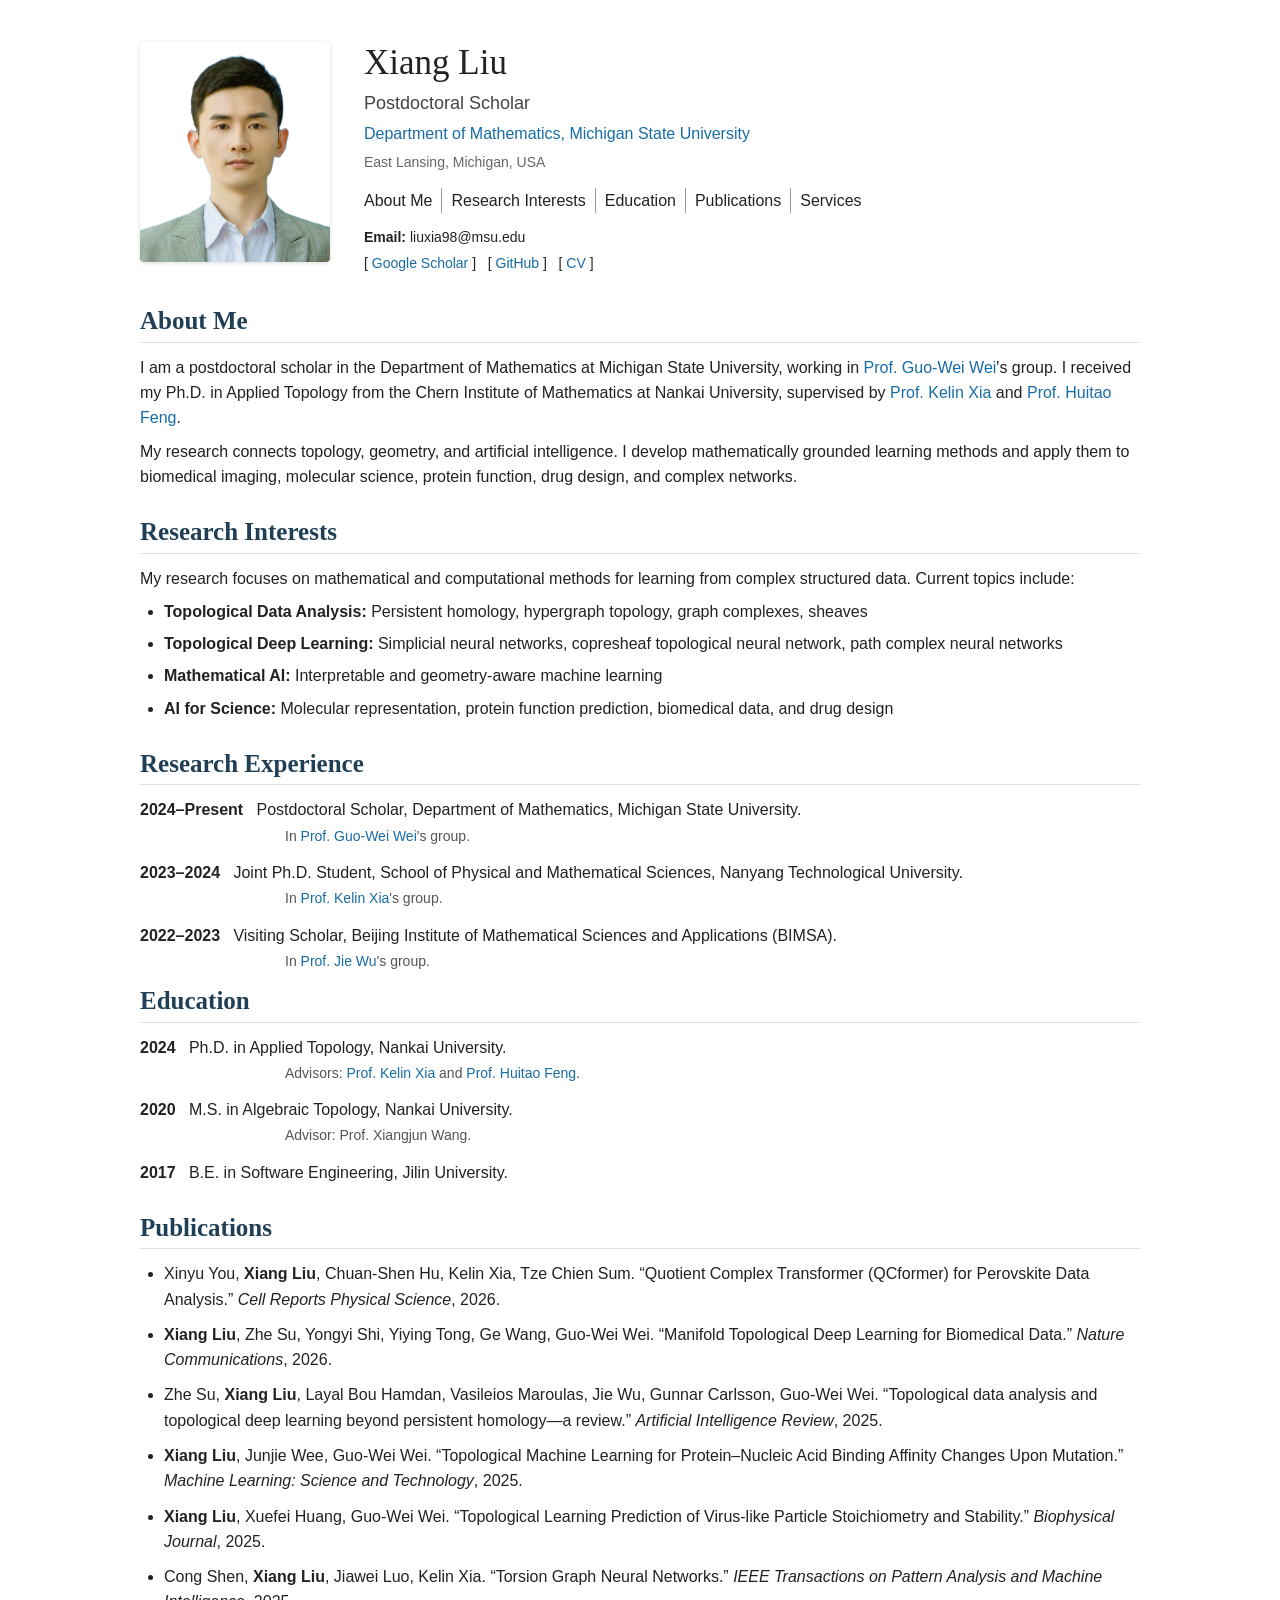
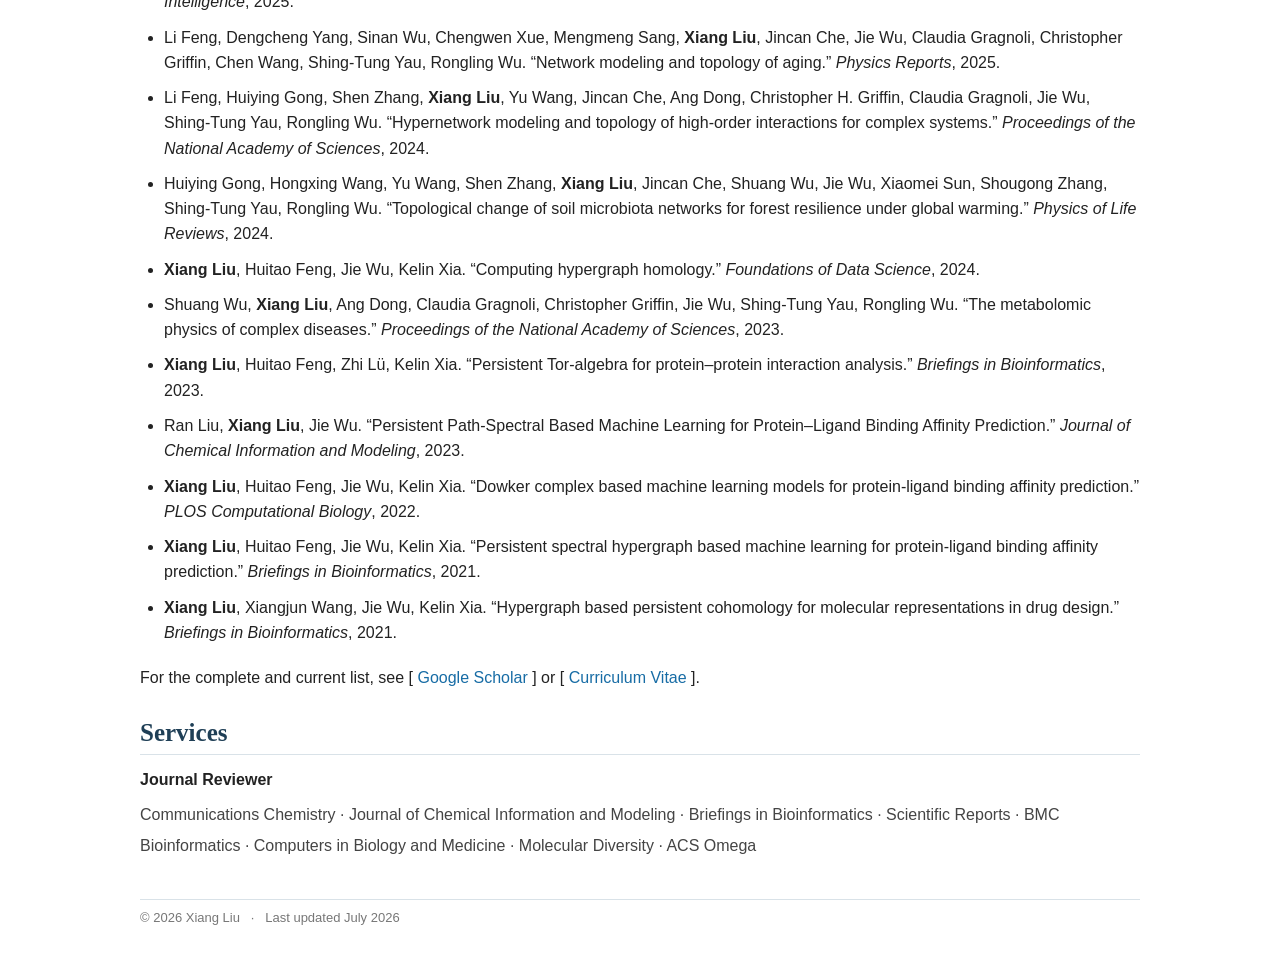
==== site/index.html @ c9b16ba4 "Add Jie Wu profile link" ====
<!doctype html>
<html lang="en"><head><meta charset="utf-8"><meta name="viewport" content="width=device-width,initial-scale=1">
<title>Xiang Liu | Academic Homepage</title><meta name="description" content="Xiang Liu — Topological Data Analysis, Topological Deep Learning, Mathematical AI, and AI for Science.">
<link rel="stylesheet" href="style.css"></head>
<body><main class="page">
<section class="profile" id="home">
  <img class="portrait" src="avatar.jpg" alt="Xiang Liu">
  <div class="identity">
    <h1>Xiang Liu</h1>
    <p class="role">Postdoctoral Scholar</p>
    <p><a href="https://math.msu.edu/">Department of Mathematics, Michigan State University</a></p>
    <p class="location">East Lansing, Michigan, USA</p>
    <nav><a href="#about">About Me</a><a href="#research">Research Interests</a><a href="#education">Education</a><a href="#publications">Publications</a><a href="#services">Services</a></nav>
    <p class="contact"><b>Email:</b> liuxia98@msu.edu</p>
    <p class="profiles">[ <a href="https://scholar.google.com/citations?user=dQ2GJ_IAAAAJ&hl=en">Google Scholar</a> ] &nbsp; [ <a href="https://github.com/LiuXiangMath">GitHub</a> ] &nbsp; [ <a href="Xiang_Liu_CV.pdf">CV</a> ]</p>
  </div>
</section>

<section id="about"><h2>About Me</h2>
<p>I am a postdoctoral scholar in the Department of Mathematics at Michigan State University, working in <a href="https://users.math.msu.edu/users/weig/">Prof. Guo-Wei Wei</a>'s group. I received my Ph.D. in Applied Topology from the Chern Institute of Mathematics at Nankai University, supervised by <a href="https://personal.ntu.edu.sg/XIAKELIN/index.html">Prof. Kelin Xia</a> and <a href="https://msrc.cqut.edu.cn/info/1018/1015.htm">Prof. Huitao Feng</a>.</p>
<p>My research connects topology, geometry, and artificial intelligence. I develop mathematically grounded learning methods and apply them to biomedical imaging, molecular science, protein function, drug design, and complex networks.</p>
</section>

<section id="research"><h2>Research Interests</h2>
<p>My research focuses on mathematical and computational methods for learning from complex structured data. Current topics include:</p>
<ul>
<li><b>Topological Data Analysis:</b> Persistent homology, hypergraph topology, graph complexes, sheaves</li>
<li><b>Topological Deep Learning:</b> Simplicial neural networks, copresheaf topological neural network, path complex neural networks</li>
<li><b>Mathematical AI:</b> Interpretable and geometry-aware machine learning</li>
<li><b>AI for Science:</b> Molecular representation, protein function prediction, biomedical data, and drug design</li>
</ul>
</section>

<section id="education"><h2>Research Experience</h2>
<ul class="dated">
<li><b>2024–Present</b> &nbsp; Postdoctoral Scholar, Department of Mathematics, Michigan State University.<br><span>In <a href="https://users.math.msu.edu/users/weig/">Prof. Guo-Wei Wei</a>'s group.</span></li>
<li><b>2023–2024</b> &nbsp; Joint Ph.D. Student, School of Physical and Mathematical Sciences, Nanyang Technological University.<br><span>In <a href="https://personal.ntu.edu.sg/XIAKELIN/index.html">Prof. Kelin Xia</a>'s group.</span></li>
<li><b>2022–2023</b> &nbsp; Visiting Scholar, Beijing Institute of Mathematical Sciences and Applications (BIMSA).<br><span>In <a href="https://www.bimsa.cn/detail/jiewu.html">Prof. Jie Wu</a>'s group.</span></li>
</ul>
<h2 class="subsection-title">Education</h2>
<ul class="dated">
<li><b>2024</b> &nbsp; Ph.D. in Applied Topology, Nankai University.<br><span>Advisors: <a href="https://personal.ntu.edu.sg/XIAKELIN/index.html">Prof. Kelin Xia</a> and <a href="https://math.nankai.edu.cn/2016/1112/c5621a49486/page.htm">Prof. Huitao Feng</a>.</span></li>
<li><b>2020</b> &nbsp; M.S. in Algebraic Topology, Nankai University.<br><span>Advisor: Prof. Xiangjun Wang.</span></li>
<li><b>2017</b> &nbsp; B.E. in Software Engineering, Jilin University.</li>
</ul>
</section>

<section id="publications"><h2>Publications</h2>
<ul class="publication-list">
<li>Xinyu You, <b>Xiang Liu</b>, Chuan-Shen Hu, Kelin Xia, Tze Chien Sum. “Quotient Complex Transformer (QCformer) for Perovskite Data Analysis.” <i>Cell Reports Physical Science</i>, 2026.</li>
<li><b>Xiang Liu</b>, Zhe Su, Yongyi Shi, Yiying Tong, Ge Wang, Guo-Wei Wei. “Manifold Topological Deep Learning for Biomedical Data.” <i>Nature Communications</i>, 2026.</li>
<li>Zhe Su, <b>Xiang Liu</b>, Layal Bou Hamdan, Vasileios Maroulas, Jie Wu, Gunnar Carlsson, Guo-Wei Wei. “Topological data analysis and topological deep learning beyond persistent homology—a review.” <i>Artificial Intelligence Review</i>, 2025.</li>
<li><b>Xiang Liu</b>, Junjie Wee, Guo-Wei Wei. “Topological Machine Learning for Protein–Nucleic Acid Binding Affinity Changes Upon Mutation.” <i>Machine Learning: Science and Technology</i>, 2025.</li>
<li><b>Xiang Liu</b>, Xuefei Huang, Guo-Wei Wei. “Topological Learning Prediction of Virus-like Particle Stoichiometry and Stability.” <i>Biophysical Journal</i>, 2025.</li>
<li>Cong Shen, <b>Xiang Liu</b>, Jiawei Luo, Kelin Xia. “Torsion Graph Neural Networks.” <i>IEEE Transactions on Pattern Analysis and Machine Intelligence</i>, 2025.</li>
<li>Li Feng, Dengcheng Yang, Sinan Wu, Chengwen Xue, Mengmeng Sang, <b>Xiang Liu</b>, Jincan Che, Jie Wu, Claudia Gragnoli, Christopher Griffin, Chen Wang, Shing-Tung Yau, Rongling Wu. “Network modeling and topology of aging.” <i>Physics Reports</i>, 2025.</li>
<li>Li Feng, Huiying Gong, Shen Zhang, <b>Xiang Liu</b>, Yu Wang, Jincan Che, Ang Dong, Christopher H. Griffin, Claudia Gragnoli, Jie Wu, Shing-Tung Yau, Rongling Wu. “Hypernetwork modeling and topology of high-order interactions for complex systems.” <i>Proceedings of the National Academy of Sciences</i>, 2024.</li>
<li>Huiying Gong, Hongxing Wang, Yu Wang, Shen Zhang, <b>Xiang Liu</b>, Jincan Che, Shuang Wu, Jie Wu, Xiaomei Sun, Shougong Zhang, Shing-Tung Yau, Rongling Wu. “Topological change of soil microbiota networks for forest resilience under global warming.” <i>Physics of Life Reviews</i>, 2024.</li>
<li><b>Xiang Liu</b>, Huitao Feng, Jie Wu, Kelin Xia. “Computing hypergraph homology.” <i>Foundations of Data Science</i>, 2024.</li>
<li>Shuang Wu, <b>Xiang Liu</b>, Ang Dong, Claudia Gragnoli, Christopher Griffin, Jie Wu, Shing-Tung Yau, Rongling Wu. “The metabolomic physics of complex diseases.” <i>Proceedings of the National Academy of Sciences</i>, 2023.</li>
<li><b>Xiang Liu</b>, Huitao Feng, Zhi Lü, Kelin Xia. “Persistent Tor-algebra for protein–protein interaction analysis.” <i>Briefings in Bioinformatics</i>, 2023.</li>
<li>Ran Liu, <b>Xiang Liu</b>, Jie Wu. “Persistent Path-Spectral Based Machine Learning for Protein–Ligand Binding Affinity Prediction.” <i>Journal of Chemical Information and Modeling</i>, 2023.</li>
<li><b>Xiang Liu</b>, Huitao Feng, Jie Wu, Kelin Xia. “Dowker complex based machine learning models for protein-ligand binding affinity prediction.” <i>PLOS Computational Biology</i>, 2022.</li>
<li><b>Xiang Liu</b>, Huitao Feng, Jie Wu, Kelin Xia. “Persistent spectral hypergraph based machine learning for protein-ligand binding affinity prediction.” <i>Briefings in Bioinformatics</i>, 2021.</li>
<li><b>Xiang Liu</b>, Xiangjun Wang, Jie Wu, Kelin Xia. “Hypergraph based persistent cohomology for molecular representations in drug design.” <i>Briefings in Bioinformatics</i>, 2021.</li>
</ul>
<p class="all-pubs">For the complete and current list, see [ <a href="https://scholar.google.com/citations?user=dQ2GJ_IAAAAJ&hl=en">Google Scholar</a> ] or [ <a href="Xiang_Liu_CV.pdf">Curriculum Vitae</a> ].</p>
</section>

<section id="services"><h2>Services</h2><p><b>Journal Reviewer</b></p>
<div class="reviewers">Communications Chemistry · Journal of Chemical Information and Modeling · Briefings in Bioinformatics · Scientific Reports · BMC Bioinformatics · Computers in Biology and Medicine · Molecular Diversity · ACS Omega</div>
</section>

<footer><hr><p>© 2026 Xiang Liu &nbsp; · &nbsp; Last updated July 2026</p></footer>
</main></body></html>
---- site/style.css ----
:root{--blue:#176ca5;--dark:#222;--muted:#555;--line:#d9e2e8}*{box-sizing:border-box}html{scroll-behavior:smooth}body{margin:0;background:#fff;color:var(--dark);font-family:Arial,Helvetica,sans-serif;font-size:16px;line-height:1.58}.page{width:min(1000px,calc(100% - 40px));margin:42px auto 28px}a{color:var(--blue);text-decoration:none}a:hover{text-decoration:underline}.profile{display:grid;grid-template-columns:190px 1fr;gap:34px;align-items:start;margin-bottom:24px}.portrait{width:190px;height:220px;object-fit:cover;border-radius:4px;box-shadow:0 1px 5px #0002}.identity h1{font:500 35px/1.2 Georgia,"Times New Roman",serif;margin:0 0 5px}.identity h1 span{font-size:21px;font-weight:400;color:#555}.identity p{margin:4px 0}.role{font-size:18px;color:#444}.location{color:#666;font-size:14px}.identity nav{margin:15px 0 13px;display:flex;flex-wrap:wrap}.identity nav a{color:#222;padding:0 9px;border-right:1px solid #999}.identity nav a:first-child{padding-left:0}.identity nav a:last-child{border-right:0}.contact,.profiles{font-size:14px}section{scroll-margin-top:15px;margin:27px 0}h2{font:600 25px/1.3 Georgia,"Times New Roman",serif;margin:0 0 12px;padding-bottom:4px;border-bottom:1px solid var(--line);color:#1f3f56}h3{font-size:16px;color:#555;margin:20px 0 6px}p{margin:8px 0}ul{margin:7px 0 12px;padding-left:24px}li{margin:7px 0}section#publications li{margin:10px 0}.dated{list-style:none;padding-left:0}.dated li{margin:12px 0}.dated span{padding-left:145px;color:#555;font-size:14px}.all-pubs{margin-top:20px}.reviewers{line-height:1.9;color:#444}footer{margin-top:38px;color:#777;font-size:13px}footer hr{border:0;border-top:1px solid var(--line)}@media(max-width:650px){.page{width:calc(100% - 28px);margin-top:22px}.profile{grid-template-columns:1fr;gap:18px}.portrait{width:145px;height:170px}.identity h1{font-size:30px}.identity nav{gap:7px 0}.identity nav a{font-size:13px}.dated span{padding-left:0;display:block}h2{font-size:22px}body{font-size:15px}}
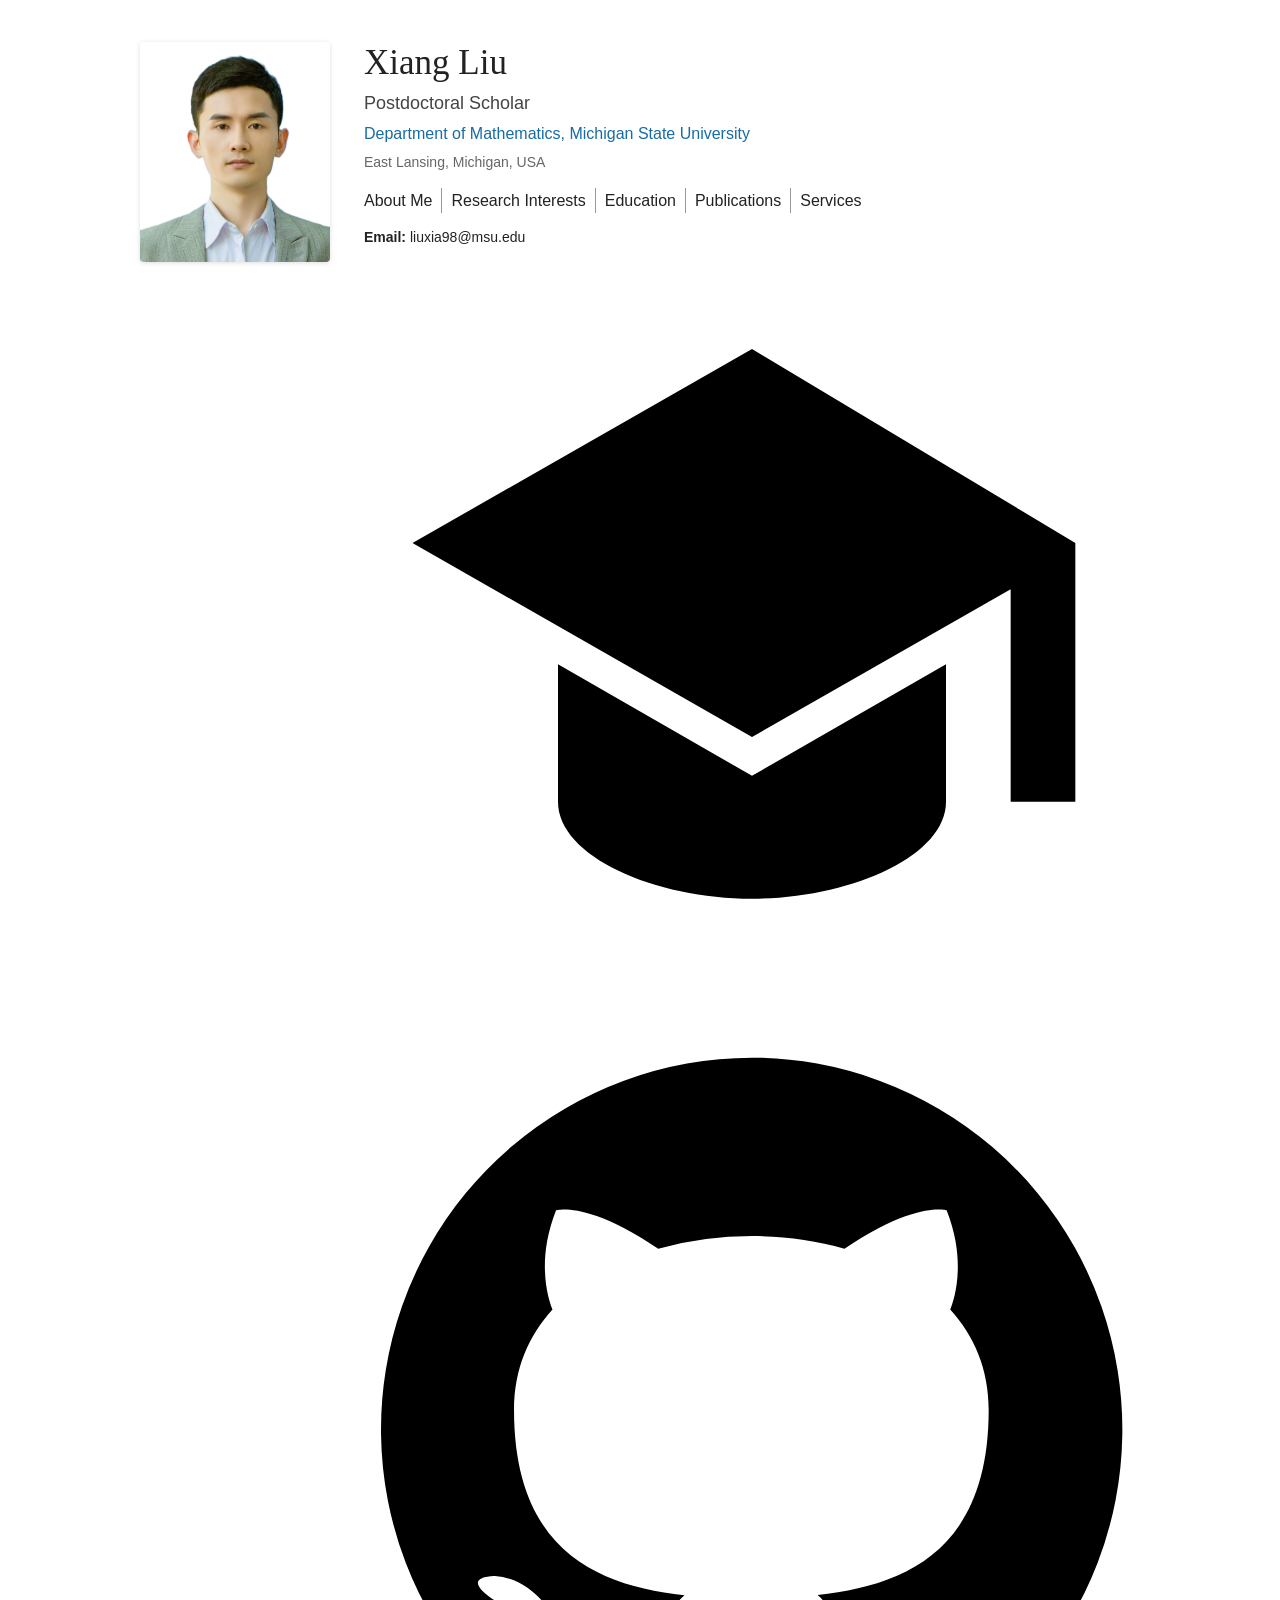
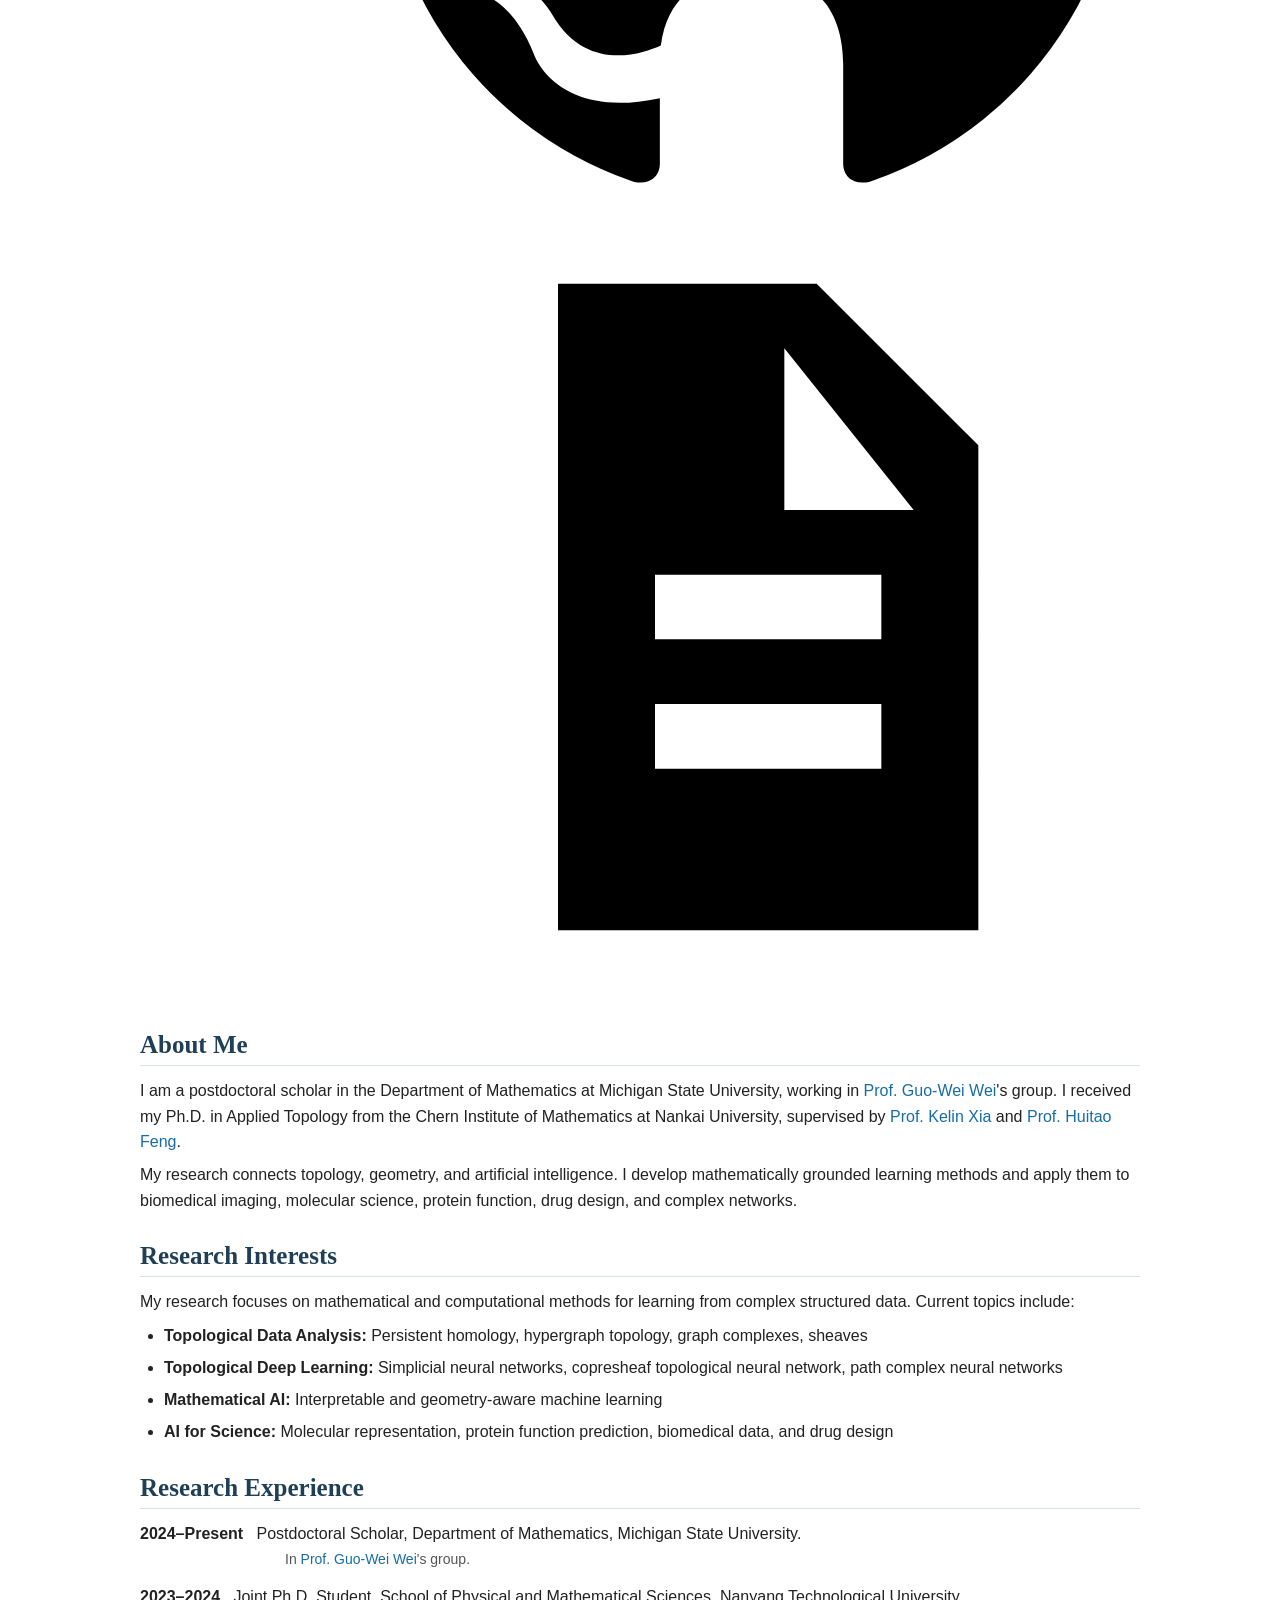
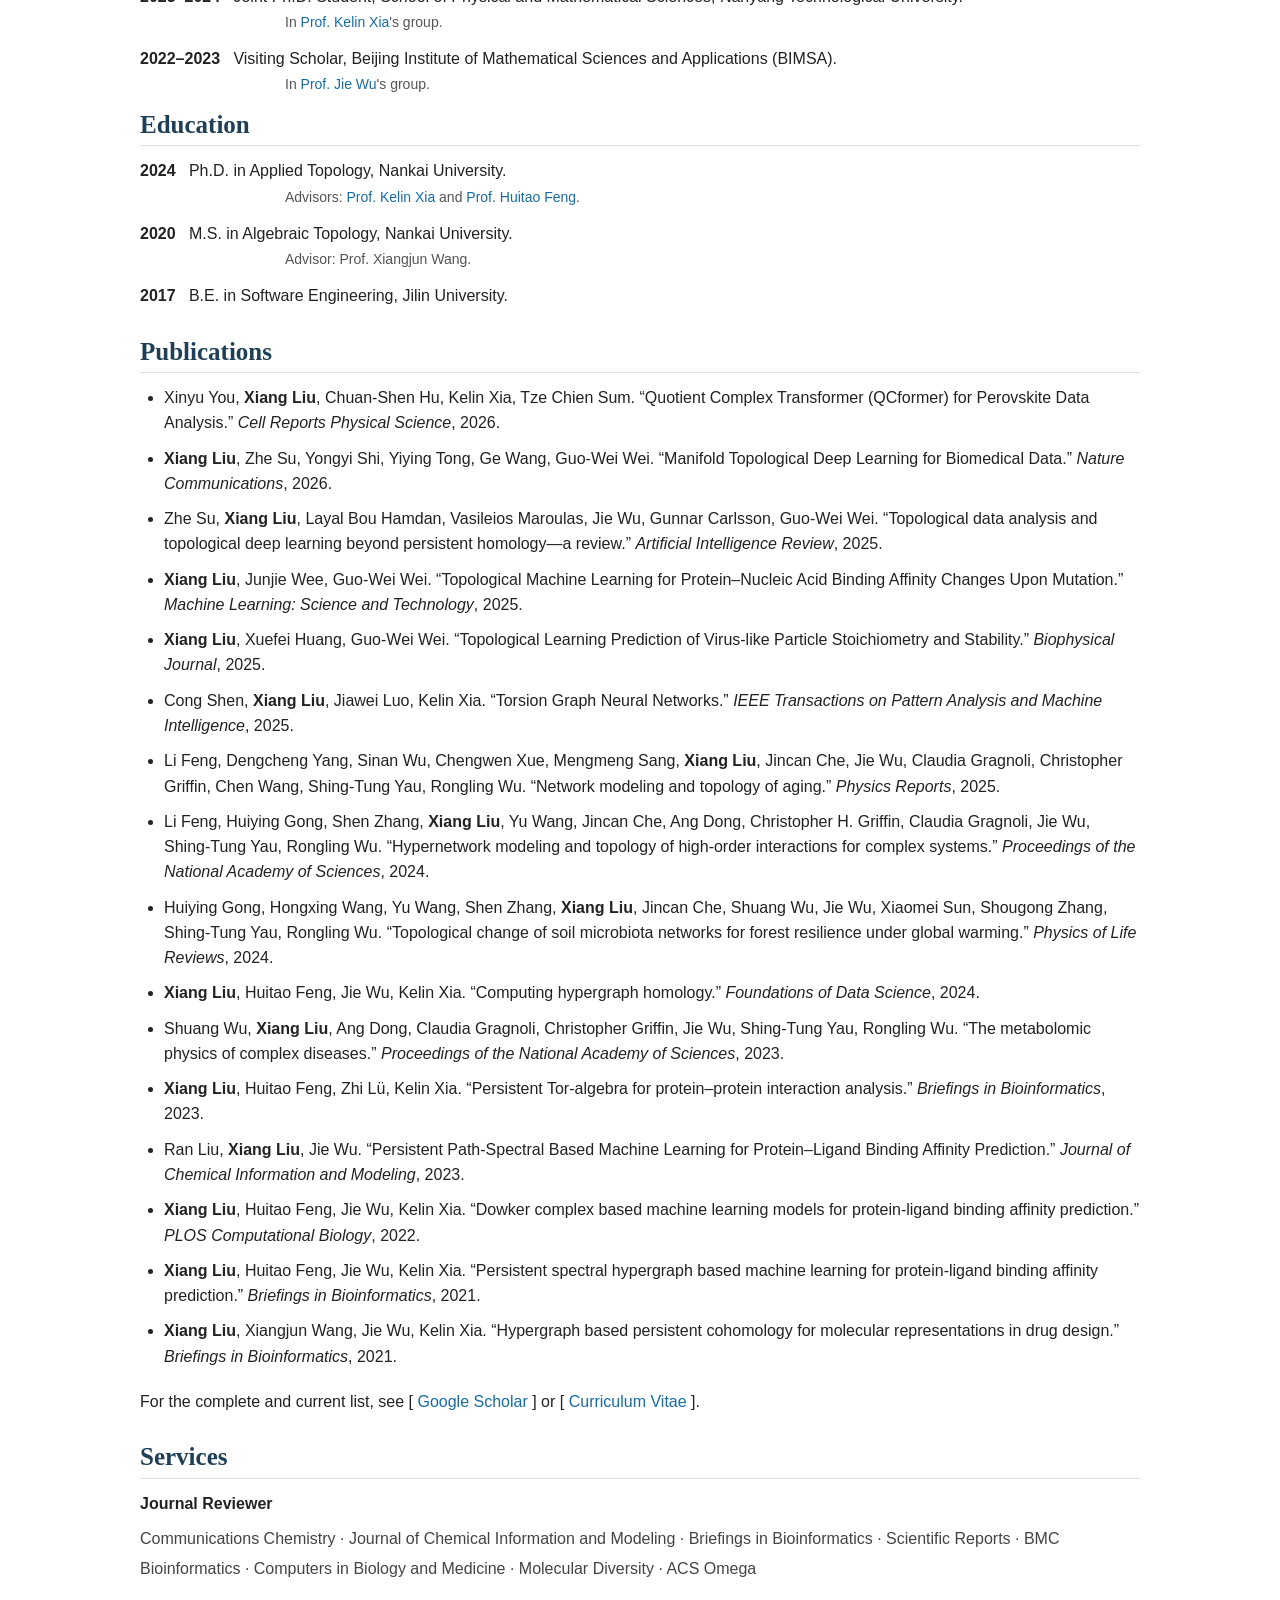
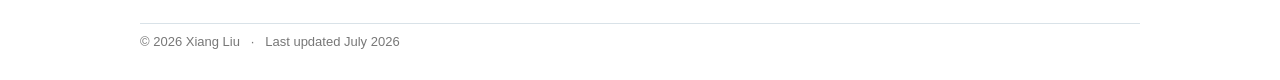
==== commit 4c707acd: "Replace profile text links with accessible icons" ====
--- a/site/index.html
+++ b/site/index.html
@@ -12,7 +12,11 @@
     <p class="location">East Lansing, Michigan, USA</p>
     <nav><a href="#about">About Me</a><a href="#research">Research Interests</a><a href="#education">Education</a><a href="#publications">Publications</a><a href="#services">Services</a></nav>
     <p class="contact"><b>Email:</b> liuxia98@msu.edu</p>
-    <p class="profiles">[ <a href="https://scholar.google.com/citations?user=dQ2GJ_IAAAAJ&hl=en">Google Scholar</a> ] &nbsp; [ <a href="https://github.com/LiuXiangMath">GitHub</a> ] &nbsp; [ <a href="Xiang_Liu_CV.pdf">CV</a> ]</p>
+    <div class="profile-icons" aria-label="Academic profiles and CV">
+<a href="https://scholar.google.com/citations?user=dQ2GJ_IAAAAJ&hl=en" aria-label="Google Scholar" title="Google Scholar"><svg viewBox="0 0 24 24" aria-hidden="true"><path d="M12 3 1.5 9 12 15l8-4.57V17h2V9L12 3Zm-6 9.75V17c0 1.7 3 3 6 3s6-1.3 6-3v-4.25L12 16.2 6 12.75Z"/></svg></a>
+<a href="https://github.com/XiangLiuMath" aria-label="GitHub" title="GitHub"><svg viewBox="0 0 24 24" aria-hidden="true"><path d="M12 .7A11.5 11.5 0 0 0 8.36 23.1c.58.1.79-.25.79-.56v-2.03c-3.22.7-3.9-1.37-3.9-1.37-.52-1.34-1.28-1.7-1.28-1.7-1.05-.72.08-.71.08-.71 1.16.08 1.77 1.19 1.77 1.19 1.03 1.77 2.7 1.26 3.36.96.1-.75.4-1.26.73-1.55-2.57-.29-5.27-1.29-5.27-5.73 0-1.27.45-2.3 1.19-3.11-.12-.29-.52-1.47.11-3.07 0 0 .97-.31 3.16 1.19A10.96 10.96 0 0 1 12 6.22c.98 0 1.95.13 2.86.39 2.2-1.5 3.16-1.19 3.16-1.19.63 1.6.23 2.78.11 3.07.74.81 1.19 1.84 1.19 3.11 0 4.45-2.71 5.43-5.29 5.72.42.36.79 1.07.79 2.16v3.06c0 .31.21.67.8.56A11.5 11.5 0 0 0 12 .7Z"/></svg></a>
+<a href="Xiang_Liu_CV.pdf" aria-label="Curriculum Vitae" title="Curriculum Vitae"><svg viewBox="0 0 24 24" aria-hidden="true"><path d="M6 2h8l5 5v15H6V2Zm7 2v5h4L13 4ZM9 13h7v-2H9v2Zm0 4h7v-2H9v2Z"/></svg></a>
+</div>
   </div>
 </section>
 
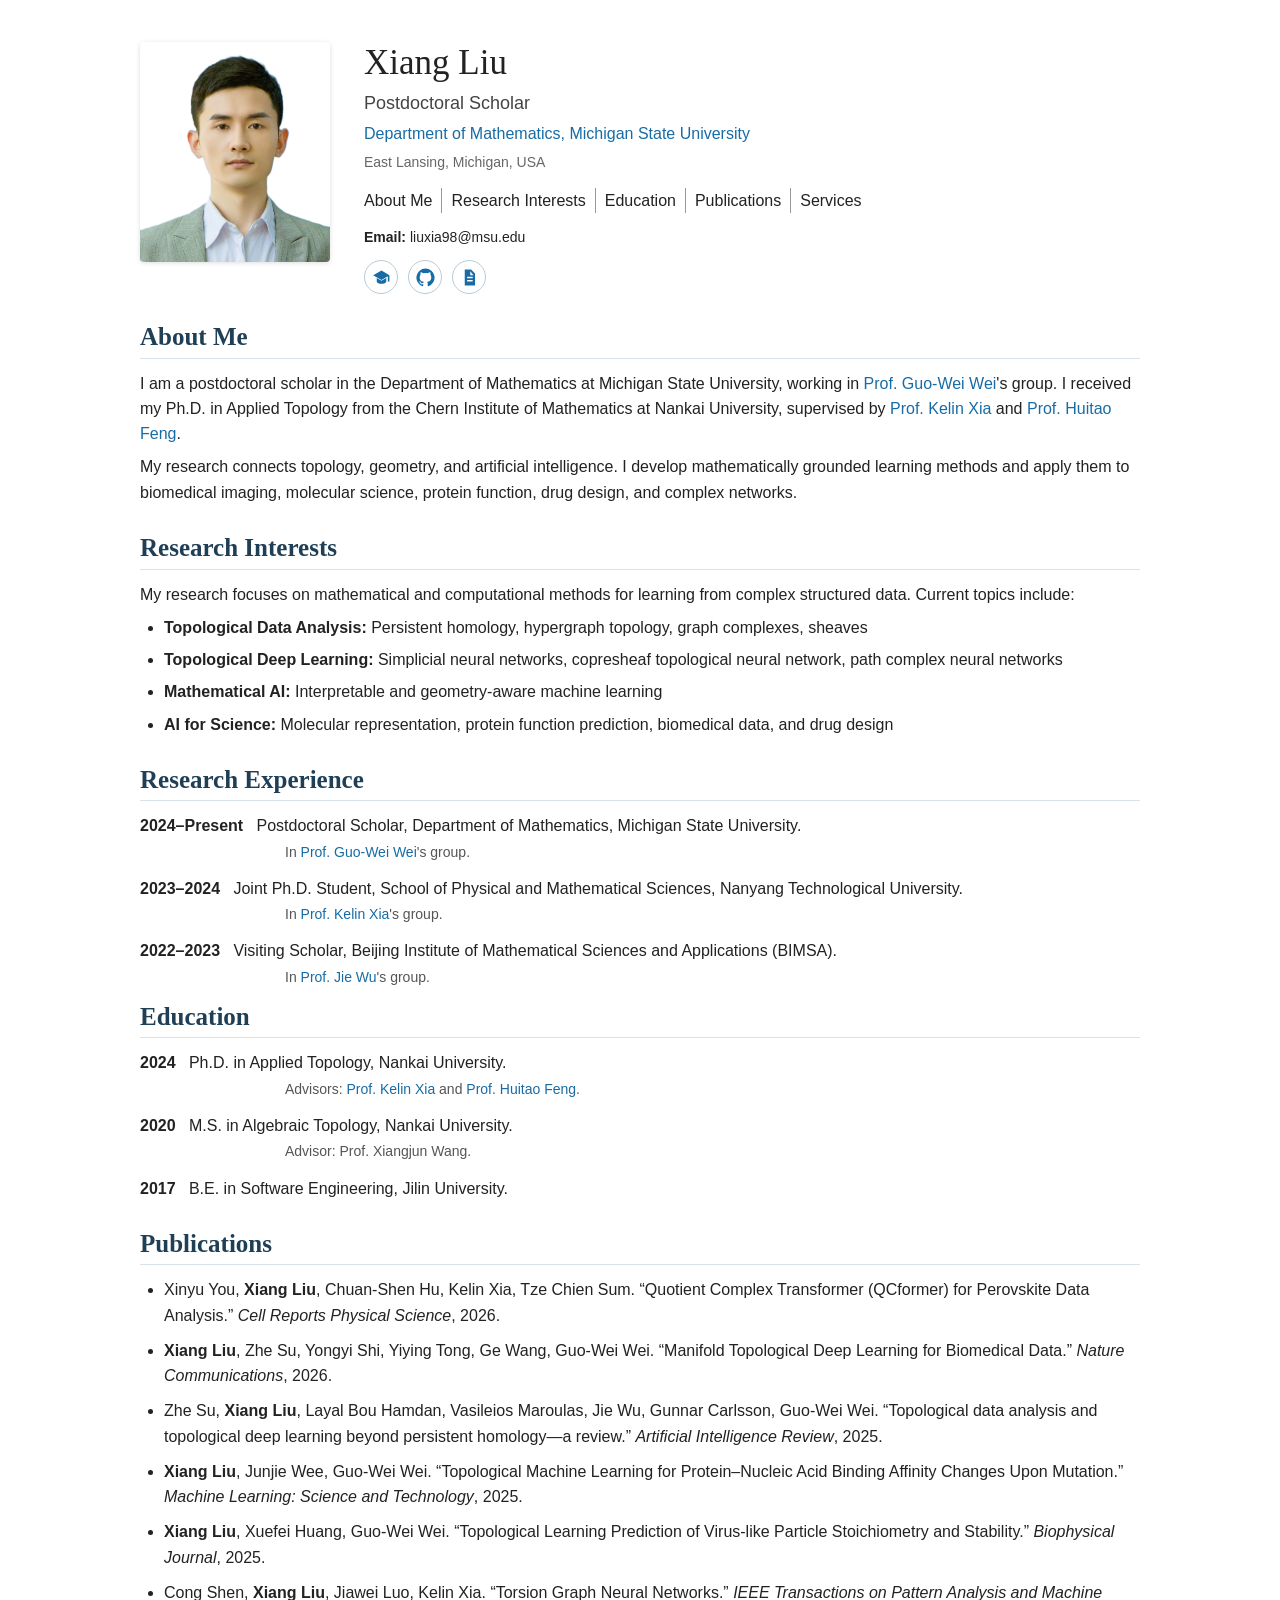
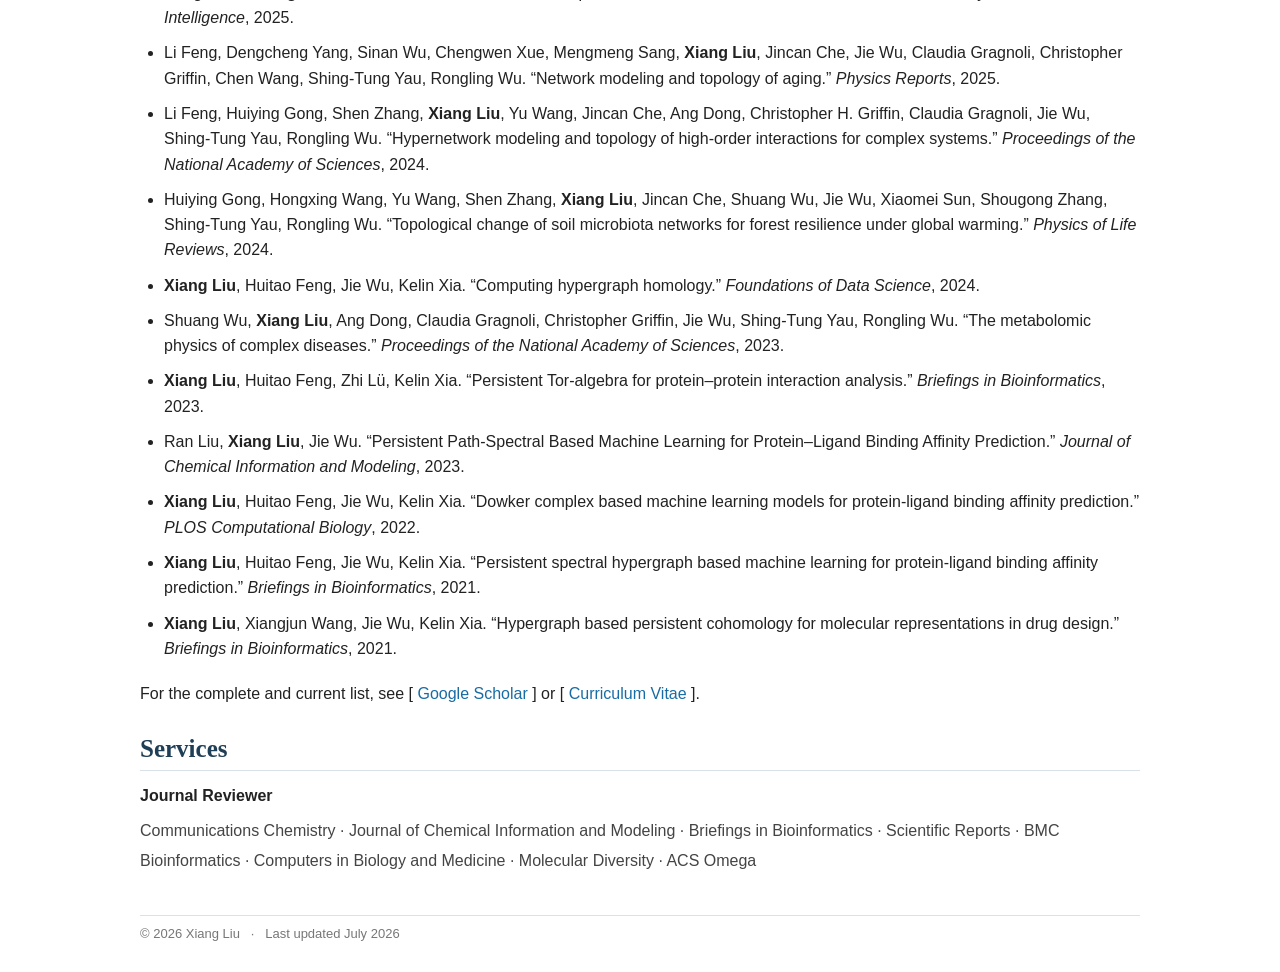
==== commit c0117a4f: "Refresh cached icon styles" ====
--- a/site/index.html
+++ b/site/index.html
@@ -1,7 +1,7 @@
 <!doctype html>
 <html lang="en"><head><meta charset="utf-8"><meta name="viewport" content="width=device-width,initial-scale=1">
 <title>Xiang Liu | Academic Homepage</title><meta name="description" content="Xiang Liu — Topological Data Analysis, Topological Deep Learning, Mathematical AI, and AI for Science.">
-<link rel="stylesheet" href="style.css"></head>
+<link rel="stylesheet" href="style.css?v=20260720-2"></head>
 <body><main class="page">
 <section class="profile" id="home">
   <img class="portrait" src="avatar.jpg" alt="Xiang Liu">
--- a/site/style.css
+++ b/site/style.css
@@ -1 +1 @@
-:root{--blue:#176ca5;--dark:#222;--muted:#555;--line:#d9e2e8}*{box-sizing:border-box}html{scroll-behavior:smooth}body{margin:0;background:#fff;color:var(--dark);font-family:Arial,Helvetica,sans-serif;font-size:16px;line-height:1.58}.page{width:min(1000px,calc(100% - 40px));margin:42px auto 28px}a{color:var(--blue);text-decoration:none}a:hover{text-decoration:underline}.profile{display:grid;grid-template-columns:190px 1fr;gap:34px;align-items:start;margin-bottom:24px}.portrait{width:190px;height:220px;object-fit:cover;border-radius:4px;box-shadow:0 1px 5px #0002}.identity h1{font:500 35px/1.2 Georgia,"Times New Roman",serif;margin:0 0 5px}.identity h1 span{font-size:21px;font-weight:400;color:#555}.identity p{margin:4px 0}.role{font-size:18px;color:#444}.location{color:#666;font-size:14px}.identity nav{margin:15px 0 13px;display:flex;flex-wrap:wrap}.identity nav a{color:#222;padding:0 9px;border-right:1px solid #999}.identity nav a:first-child{padding-left:0}.identity nav a:last-child{border-right:0}.contact,.profiles{font-size:14px}section{scroll-margin-top:15px;margin:27px 0}h2{font:600 25px/1.3 Georgia,"Times New Roman",serif;margin:0 0 12px;padding-bottom:4px;border-bottom:1px solid var(--line);color:#1f3f56}h3{font-size:16px;color:#555;margin:20px 0 6px}p{margin:8px 0}ul{margin:7px 0 12px;padding-left:24px}li{margin:7px 0}section#publications li{margin:10px 0}.dated{list-style:none;padding-left:0}.dated li{margin:12px 0}.dated span{padding-left:145px;color:#555;font-size:14px}.all-pubs{margin-top:20px}.reviewers{line-height:1.9;color:#444}footer{margin-top:38px;color:#777;font-size:13px}footer hr{border:0;border-top:1px solid var(--line)}@media(max-width:650px){.page{width:calc(100% - 28px);margin-top:22px}.profile{grid-template-columns:1fr;gap:18px}.portrait{width:145px;height:170px}.identity h1{font-size:30px}.identity nav{gap:7px 0}.identity nav a{font-size:13px}.dated span{padding-left:0;display:block}h2{font-size:22px}body{font-size:15px}}+:root{--blue:#176ca5;--dark:#222;--muted:#555;--line:#d9e2e8}*{box-sizing:border-box}html{scroll-behavior:smooth}body{margin:0;background:#fff;color:var(--dark);font-family:Arial,Helvetica,sans-serif;font-size:16px;line-height:1.58}.page{width:min(1000px,calc(100% - 40px));margin:42px auto 28px}a{color:var(--blue);text-decoration:none}a:hover{text-decoration:underline}.profile{display:grid;grid-template-columns:190px 1fr;gap:34px;align-items:start;margin-bottom:24px}.portrait{width:190px;height:220px;object-fit:cover;border-radius:4px;box-shadow:0 1px 5px #0002}.identity h1{font:500 35px/1.2 Georgia,"Times New Roman",serif;margin:0 0 5px}.identity h1 span{font-size:21px;font-weight:400;color:#555}.identity p{margin:4px 0}.role{font-size:18px;color:#444}.location{color:#666;font-size:14px}.identity nav{margin:15px 0 13px;display:flex;flex-wrap:wrap}.identity nav a{color:#222;padding:0 9px;border-right:1px solid #999}.identity nav a:first-child{padding-left:0}.identity nav a:last-child{border-right:0}.contact,.profiles{font-size:14px}section{scroll-margin-top:15px;margin:27px 0}h2{font:600 25px/1.3 Georgia,"Times New Roman",serif;margin:0 0 12px;padding-bottom:4px;border-bottom:1px solid var(--line);color:#1f3f56}h3{font-size:16px;color:#555;margin:20px 0 6px}p{margin:8px 0}ul{margin:7px 0 12px;padding-left:24px}li{margin:7px 0}section#publications li{margin:10px 0}.dated{list-style:none;padding-left:0}.dated li{margin:12px 0}.dated span{padding-left:145px;color:#555;font-size:14px}.all-pubs{margin-top:20px}.reviewers{line-height:1.9;color:#444}footer{margin-top:38px;color:#777;font-size:13px}footer hr{border:0;border-top:1px solid var(--line)}@media(max-width:650px){.page{width:calc(100% - 28px);margin-top:22px}.profile{grid-template-columns:1fr;gap:18px}.portrait{width:145px;height:170px}.identity h1{font-size:30px}.identity nav{gap:7px 0}.identity nav a{font-size:13px}.dated span{padding-left:0;display:block}h2{font-size:22px}body{font-size:15px}}.profile-icons{display:flex;gap:10px;margin-top:12px}.profile-icons a{width:34px;height:34px;display:inline-flex;align-items:center;justify-content:center;border:1px solid #b9cbd7;border-radius:50%;color:var(--blue);transition:background .18s,color .18s,border-color .18s,transform .18s}.profile-icons a:hover{background:var(--blue);color:#fff;border-color:var(--blue);text-decoration:none;transform:translateY(-1px)}.profile-icons svg{width:19px;height:19px;fill:currentColor}
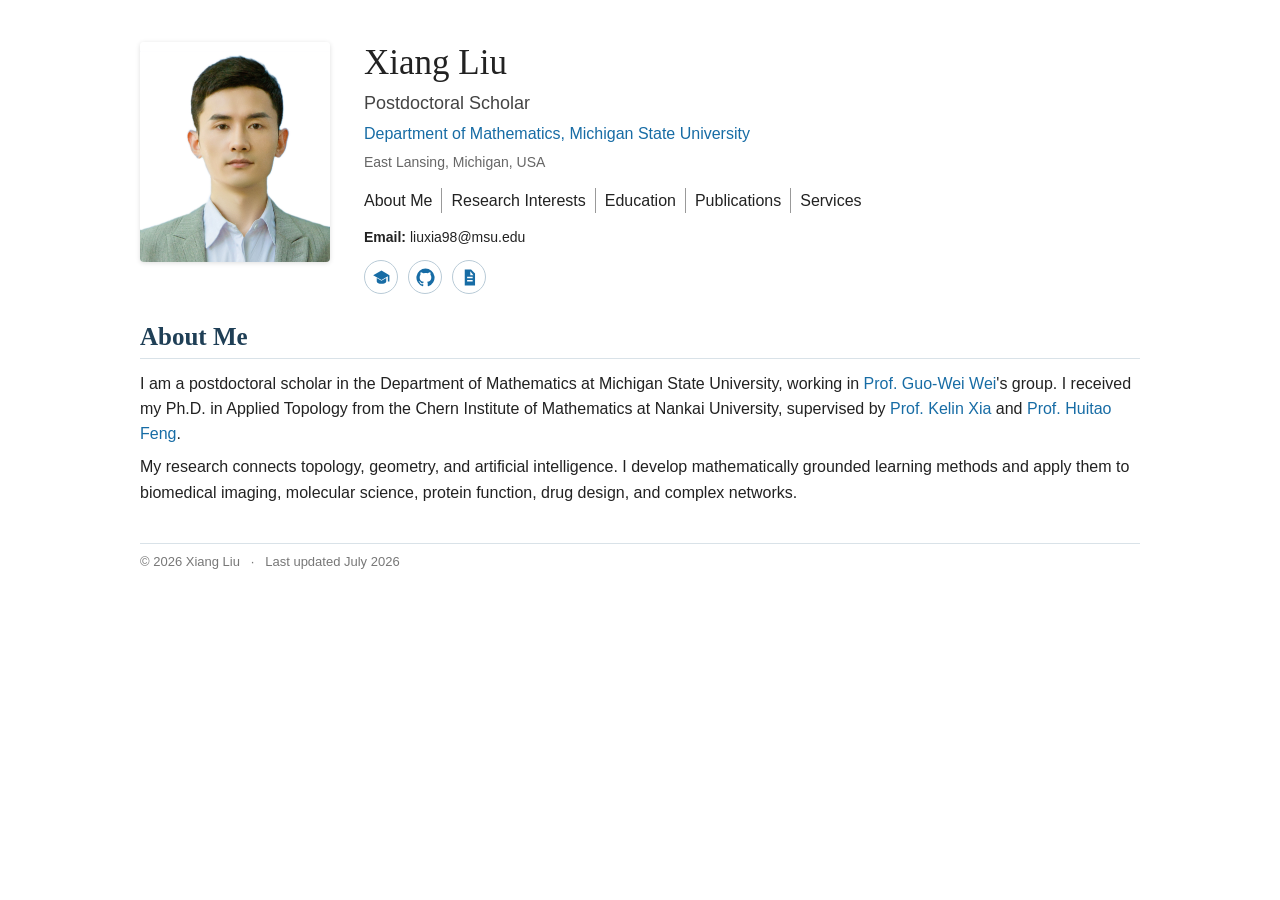
==== commit 71fc4744: "Split academic homepage into separate pages" ====
--- a/site/index.html
+++ b/site/index.html
@@ -1,79 +1,32 @@
 <!doctype html>
 <html lang="en"><head><meta charset="utf-8"><meta name="viewport" content="width=device-width,initial-scale=1">
-<title>Xiang Liu | Academic Homepage</title><meta name="description" content="Xiang Liu — Topological Data Analysis, Topological Deep Learning, Mathematical AI, and AI for Science.">
-<link rel="stylesheet" href="style.css?v=20260720-2"></head>
-<body><main class="page">
-<section class="profile" id="home">
+<title>About Me | Xiang Liu</title><meta name="description" content="Xiang Liu — Topological Data Analysis, Topological Deep Learning, Mathematical AI, and AI for Science.">
+<link rel="stylesheet" href="style.css?v=20260721-1"></head>
+<body><main class="page"><section class="profile" id="home">
   <img class="portrait" src="avatar.jpg" alt="Xiang Liu">
   <div class="identity">
     <h1>Xiang Liu</h1>
     <p class="role">Postdoctoral Scholar</p>
     <p><a href="https://math.msu.edu/">Department of Mathematics, Michigan State University</a></p>
     <p class="location">East Lansing, Michigan, USA</p>
-    <nav><a href="#about">About Me</a><a href="#research">Research Interests</a><a href="#education">Education</a><a href="#publications">Publications</a><a href="#services">Services</a></nav>
+    <nav aria-label="Primary navigation">
+<a href="index.html" data-page="about" class="active" aria-current="page">About Me</a>
+<a href="research.html" data-page="research">Research Interests</a>
+<a href="education.html" data-page="education">Education</a>
+<a href="publications.html" data-page="publications">Publications</a>
+<a href="services.html" data-page="services">Services</a>
+</nav>
     <p class="contact"><b>Email:</b> liuxia98@msu.edu</p>
     <div class="profile-icons" aria-label="Academic profiles and CV">
 <a href="https://scholar.google.com/citations?user=dQ2GJ_IAAAAJ&hl=en" aria-label="Google Scholar" title="Google Scholar"><svg viewBox="0 0 24 24" aria-hidden="true"><path d="M12 3 1.5 9 12 15l8-4.57V17h2V9L12 3Zm-6 9.75V17c0 1.7 3 3 6 3s6-1.3 6-3v-4.25L12 16.2 6 12.75Z"/></svg></a>
-<a href="https://github.com/XiangLiuMath" aria-label="GitHub" title="GitHub"><svg viewBox="0 0 24 24" aria-hidden="true"><path d="M12 .7A11.5 11.5 0 0 0 8.36 23.1c.58.1.79-.25.79-.56v-2.03c-3.22.7-3.9-1.37-3.9-1.37-.52-1.34-1.28-1.7-1.28-1.7-1.05-.72.08-.71.08-.71 1.16.08 1.77 1.19 1.77 1.19 1.03 1.77 2.7 1.26 3.36.96.1-.75.4-1.26.73-1.55-2.57-.29-5.27-1.29-5.27-5.73 0-1.27.45-2.3 1.19-3.11-.12-.29-.52-1.47.11-3.07 0 0 .97-.31 3.16 1.19A10.96 10.96 0 0 1 12 6.22c.98 0 1.95.13 2.86.39 2.2-1.5 3.16-1.19 3.16-1.19.63 1.6.23 2.78.11 3.07.74.81 1.19 1.84 1.19 3.11 0 4.45-2.71 5.43-5.29 5.72.42.36.79 1.07.79 2.16v3.06c0 .31.21.67.8.56A11.5 11.5 0 0 0 12 .7Z"/></svg></a>
+<a href="https://github.com/LiuXiangMath" aria-label="GitHub" title="GitHub"><svg viewBox="0 0 24 24" aria-hidden="true"><path d="M12 .7A11.5 11.5 0 0 0 8.36 23.1c.58.1.79-.25.79-.56v-2.03c-3.22.7-3.9-1.37-3.9-1.37-.52-1.34-1.28-1.7-1.28-1.7-1.05-.72.08-.71.08-.71 1.16.08 1.77 1.19 1.77 1.19 1.03 1.77 2.7 1.26 3.36.96.1-.75.4-1.26.73-1.55-2.57-.29-5.27-1.29-5.27-5.73 0-1.27.45-2.3 1.19-3.11-.12-.29-.52-1.47.11-3.07 0 0 .97-.31 3.16 1.19A10.96 10.96 0 0 1 12 6.22c.98 0 1.95.13 2.86.39 2.2-1.5 3.16-1.19 3.16-1.19.63 1.6.23 2.78.11 3.07.74.81 1.19 1.84 1.19 3.11 0 4.45-2.71 5.43-5.29 5.72.42.36.79 1.07.79 2.16v3.06c0 .31.21.67.8.56A11.5 11.5 0 0 0 12 .7Z"/></svg></a>
 <a href="Xiang_Liu_CV.pdf" aria-label="Curriculum Vitae" title="Curriculum Vitae"><svg viewBox="0 0 24 24" aria-hidden="true"><path d="M6 2h8l5 5v15H6V2Zm7 2v5h4L13 4ZM9 13h7v-2H9v2Zm0 4h7v-2H9v2Z"/></svg></a>
 </div>
   </div>
 </section>
-
-<section id="about"><h2>About Me</h2>
+<div class="page-content"><section id="about"><h2>About Me</h2>
 <p>I am a postdoctoral scholar in the Department of Mathematics at Michigan State University, working in <a href="https://users.math.msu.edu/users/weig/">Prof. Guo-Wei Wei</a>'s group. I received my Ph.D. in Applied Topology from the Chern Institute of Mathematics at Nankai University, supervised by <a href="https://personal.ntu.edu.sg/XIAKELIN/index.html">Prof. Kelin Xia</a> and <a href="https://msrc.cqut.edu.cn/info/1018/1015.htm">Prof. Huitao Feng</a>.</p>
 <p>My research connects topology, geometry, and artificial intelligence. I develop mathematically grounded learning methods and apply them to biomedical imaging, molecular science, protein function, drug design, and complex networks.</p>
-</section>
-
-<section id="research"><h2>Research Interests</h2>
-<p>My research focuses on mathematical and computational methods for learning from complex structured data. Current topics include:</p>
-<ul>
-<li><b>Topological Data Analysis:</b> Persistent homology, hypergraph topology, graph complexes, sheaves</li>
-<li><b>Topological Deep Learning:</b> Simplicial neural networks, copresheaf topological neural network, path complex neural networks</li>
-<li><b>Mathematical AI:</b> Interpretable and geometry-aware machine learning</li>
-<li><b>AI for Science:</b> Molecular representation, protein function prediction, biomedical data, and drug design</li>
-</ul>
-</section>
-
-<section id="education"><h2>Research Experience</h2>
-<ul class="dated">
-<li><b>2024–Present</b> &nbsp; Postdoctoral Scholar, Department of Mathematics, Michigan State University.<br><span>In <a href="https://users.math.msu.edu/users/weig/">Prof. Guo-Wei Wei</a>'s group.</span></li>
-<li><b>2023–2024</b> &nbsp; Joint Ph.D. Student, School of Physical and Mathematical Sciences, Nanyang Technological University.<br><span>In <a href="https://personal.ntu.edu.sg/XIAKELIN/index.html">Prof. Kelin Xia</a>'s group.</span></li>
-<li><b>2022–2023</b> &nbsp; Visiting Scholar, Beijing Institute of Mathematical Sciences and Applications (BIMSA).<br><span>In <a href="https://www.bimsa.cn/detail/jiewu.html">Prof. Jie Wu</a>'s group.</span></li>
-</ul>
-<h2 class="subsection-title">Education</h2>
-<ul class="dated">
-<li><b>2024</b> &nbsp; Ph.D. in Applied Topology, Nankai University.<br><span>Advisors: <a href="https://personal.ntu.edu.sg/XIAKELIN/index.html">Prof. Kelin Xia</a> and <a href="https://math.nankai.edu.cn/2016/1112/c5621a49486/page.htm">Prof. Huitao Feng</a>.</span></li>
-<li><b>2020</b> &nbsp; M.S. in Algebraic Topology, Nankai University.<br><span>Advisor: Prof. Xiangjun Wang.</span></li>
-<li><b>2017</b> &nbsp; B.E. in Software Engineering, Jilin University.</li>
-</ul>
-</section>
-
-<section id="publications"><h2>Publications</h2>
-<ul class="publication-list">
-<li>Xinyu You, <b>Xiang Liu</b>, Chuan-Shen Hu, Kelin Xia, Tze Chien Sum. “Quotient Complex Transformer (QCformer) for Perovskite Data Analysis.” <i>Cell Reports Physical Science</i>, 2026.</li>
-<li><b>Xiang Liu</b>, Zhe Su, Yongyi Shi, Yiying Tong, Ge Wang, Guo-Wei Wei. “Manifold Topological Deep Learning for Biomedical Data.” <i>Nature Communications</i>, 2026.</li>
-<li>Zhe Su, <b>Xiang Liu</b>, Layal Bou Hamdan, Vasileios Maroulas, Jie Wu, Gunnar Carlsson, Guo-Wei Wei. “Topological data analysis and topological deep learning beyond persistent homology—a review.” <i>Artificial Intelligence Review</i>, 2025.</li>
-<li><b>Xiang Liu</b>, Junjie Wee, Guo-Wei Wei. “Topological Machine Learning for Protein–Nucleic Acid Binding Affinity Changes Upon Mutation.” <i>Machine Learning: Science and Technology</i>, 2025.</li>
-<li><b>Xiang Liu</b>, Xuefei Huang, Guo-Wei Wei. “Topological Learning Prediction of Virus-like Particle Stoichiometry and Stability.” <i>Biophysical Journal</i>, 2025.</li>
-<li>Cong Shen, <b>Xiang Liu</b>, Jiawei Luo, Kelin Xia. “Torsion Graph Neural Networks.” <i>IEEE Transactions on Pattern Analysis and Machine Intelligence</i>, 2025.</li>
-<li>Li Feng, Dengcheng Yang, Sinan Wu, Chengwen Xue, Mengmeng Sang, <b>Xiang Liu</b>, Jincan Che, Jie Wu, Claudia Gragnoli, Christopher Griffin, Chen Wang, Shing-Tung Yau, Rongling Wu. “Network modeling and topology of aging.” <i>Physics Reports</i>, 2025.</li>
-<li>Li Feng, Huiying Gong, Shen Zhang, <b>Xiang Liu</b>, Yu Wang, Jincan Che, Ang Dong, Christopher H. Griffin, Claudia Gragnoli, Jie Wu, Shing-Tung Yau, Rongling Wu. “Hypernetwork modeling and topology of high-order interactions for complex systems.” <i>Proceedings of the National Academy of Sciences</i>, 2024.</li>
-<li>Huiying Gong, Hongxing Wang, Yu Wang, Shen Zhang, <b>Xiang Liu</b>, Jincan Che, Shuang Wu, Jie Wu, Xiaomei Sun, Shougong Zhang, Shing-Tung Yau, Rongling Wu. “Topological change of soil microbiota networks for forest resilience under global warming.” <i>Physics of Life Reviews</i>, 2024.</li>
-<li><b>Xiang Liu</b>, Huitao Feng, Jie Wu, Kelin Xia. “Computing hypergraph homology.” <i>Foundations of Data Science</i>, 2024.</li>
-<li>Shuang Wu, <b>Xiang Liu</b>, Ang Dong, Claudia Gragnoli, Christopher Griffin, Jie Wu, Shing-Tung Yau, Rongling Wu. “The metabolomic physics of complex diseases.” <i>Proceedings of the National Academy of Sciences</i>, 2023.</li>
-<li><b>Xiang Liu</b>, Huitao Feng, Zhi Lü, Kelin Xia. “Persistent Tor-algebra for protein–protein interaction analysis.” <i>Briefings in Bioinformatics</i>, 2023.</li>
-<li>Ran Liu, <b>Xiang Liu</b>, Jie Wu. “Persistent Path-Spectral Based Machine Learning for Protein–Ligand Binding Affinity Prediction.” <i>Journal of Chemical Information and Modeling</i>, 2023.</li>
-<li><b>Xiang Liu</b>, Huitao Feng, Jie Wu, Kelin Xia. “Dowker complex based machine learning models for protein-ligand binding affinity prediction.” <i>PLOS Computational Biology</i>, 2022.</li>
-<li><b>Xiang Liu</b>, Huitao Feng, Jie Wu, Kelin Xia. “Persistent spectral hypergraph based machine learning for protein-ligand binding affinity prediction.” <i>Briefings in Bioinformatics</i>, 2021.</li>
-<li><b>Xiang Liu</b>, Xiangjun Wang, Jie Wu, Kelin Xia. “Hypergraph based persistent cohomology for molecular representations in drug design.” <i>Briefings in Bioinformatics</i>, 2021.</li>
-</ul>
-<p class="all-pubs">For the complete and current list, see [ <a href="https://scholar.google.com/citations?user=dQ2GJ_IAAAAJ&hl=en">Google Scholar</a> ] or [ <a href="Xiang_Liu_CV.pdf">Curriculum Vitae</a> ].</p>
-</section>
-
-<section id="services"><h2>Services</h2><p><b>Journal Reviewer</b></p>
-<div class="reviewers">Communications Chemistry · Journal of Chemical Information and Modeling · Briefings in Bioinformatics · Scientific Reports · BMC Bioinformatics · Computers in Biology and Medicine · Molecular Diversity · ACS Omega</div>
-</section>
-
+</section></div>
 <footer><hr><p>© 2026 Xiang Liu &nbsp; · &nbsp; Last updated July 2026</p></footer>
 </main></body></html>
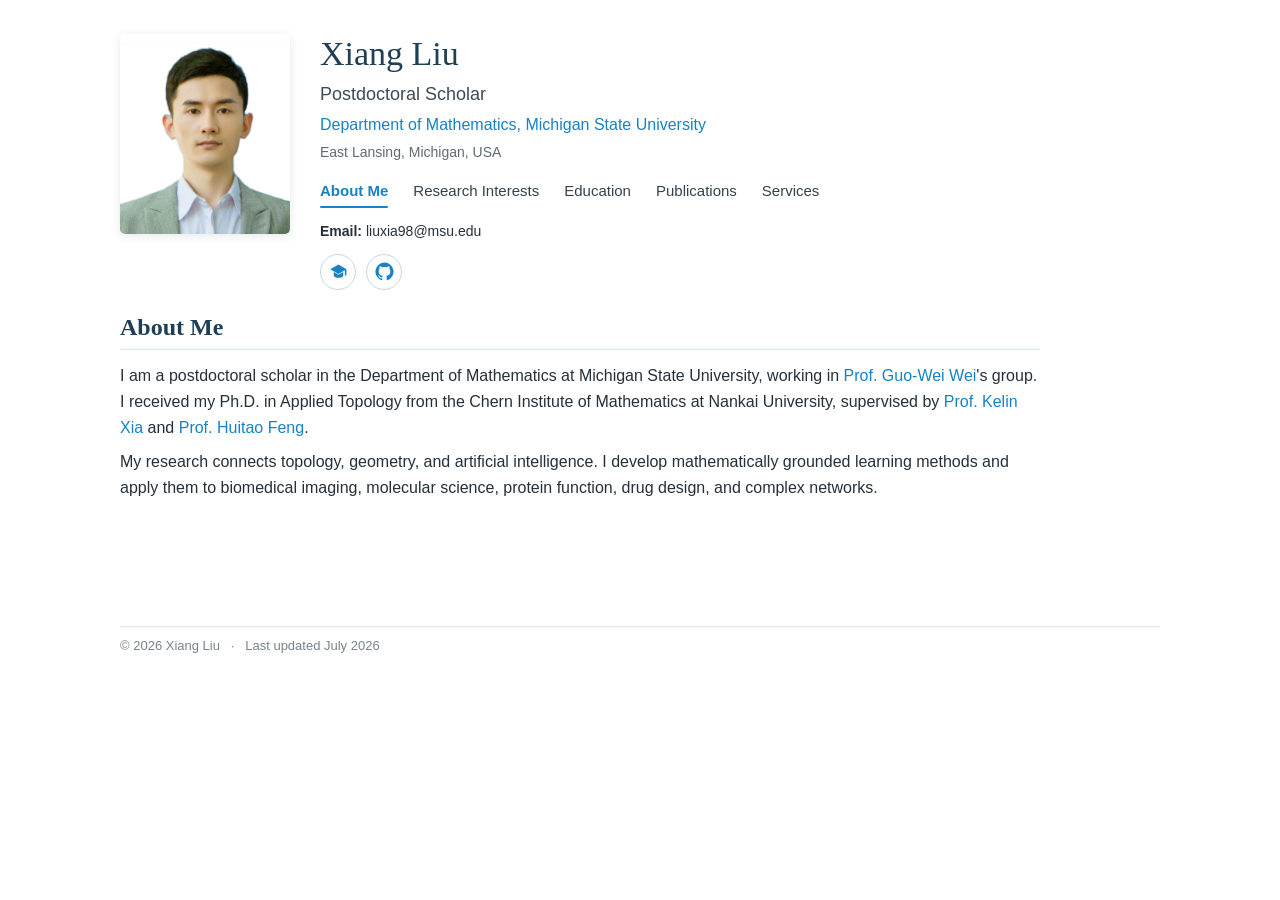
==== commit 1b074f8d: "Remove CV icon from site header" ====
--- a/site/index.html
+++ b/site/index.html
@@ -17,10 +17,9 @@
 <a href="services.html" data-page="services">Services</a>
 </nav>
     <p class="contact"><b>Email:</b> liuxia98@msu.edu</p>
-    <div class="profile-icons" aria-label="Academic profiles and CV">
+    <div class="profile-icons" aria-label="Academic profiles">
 <a href="https://scholar.google.com/citations?user=dQ2GJ_IAAAAJ&hl=en" aria-label="Google Scholar" title="Google Scholar"><svg viewBox="0 0 24 24" aria-hidden="true"><path d="M12 3 1.5 9 12 15l8-4.57V17h2V9L12 3Zm-6 9.75V17c0 1.7 3 3 6 3s6-1.3 6-3v-4.25L12 16.2 6 12.75Z"/></svg></a>
 <a href="https://github.com/LiuXiangMath" aria-label="GitHub" title="GitHub"><svg viewBox="0 0 24 24" aria-hidden="true"><path d="M12 .7A11.5 11.5 0 0 0 8.36 23.1c.58.1.79-.25.79-.56v-2.03c-3.22.7-3.9-1.37-3.9-1.37-.52-1.34-1.28-1.7-1.28-1.7-1.05-.72.08-.71.08-.71 1.16.08 1.77 1.19 1.77 1.19 1.03 1.77 2.7 1.26 3.36.96.1-.75.4-1.26.73-1.55-2.57-.29-5.27-1.29-5.27-5.73 0-1.27.45-2.3 1.19-3.11-.12-.29-.52-1.47.11-3.07 0 0 .97-.31 3.16 1.19A10.96 10.96 0 0 1 12 6.22c.98 0 1.95.13 2.86.39 2.2-1.5 3.16-1.19 3.16-1.19.63 1.6.23 2.78.11 3.07.74.81 1.19 1.84 1.19 3.11 0 4.45-2.71 5.43-5.29 5.72.42.36.79 1.07.79 2.16v3.06c0 .31.21.67.8.56A11.5 11.5 0 0 0 12 .7Z"/></svg></a>
-<a href="Xiang_Liu_CV.pdf" aria-label="Curriculum Vitae" title="Curriculum Vitae"><svg viewBox="0 0 24 24" aria-hidden="true"><path d="M6 2h8l5 5v15H6V2Zm7 2v5h4L13 4ZM9 13h7v-2H9v2Zm0 4h7v-2H9v2Z"/></svg></a>
 </div>
   </div>
 </section>
--- a/site/style.css
+++ b/site/style.css
@@ -1 +1,230 @@
-:root{--blue:#176ca5;--dark:#222;--muted:#555;--line:#d9e2e8}*{box-sizing:border-box}html{scroll-behavior:smooth}body{margin:0;background:#fff;color:var(--dark);font-family:Arial,Helvetica,sans-serif;font-size:16px;line-height:1.58}.page{width:min(1000px,calc(100% - 40px));margin:42px auto 28px}a{color:var(--blue);text-decoration:none}a:hover{text-decoration:underline}.profile{display:grid;grid-template-columns:190px 1fr;gap:34px;align-items:start;margin-bottom:24px}.portrait{width:190px;height:220px;object-fit:cover;border-radius:4px;box-shadow:0 1px 5px #0002}.identity h1{font:500 35px/1.2 Georgia,"Times New Roman",serif;margin:0 0 5px}.identity h1 span{font-size:21px;font-weight:400;color:#555}.identity p{margin:4px 0}.role{font-size:18px;color:#444}.location{color:#666;font-size:14px}.identity nav{margin:15px 0 13px;display:flex;flex-wrap:wrap}.identity nav a{color:#222;padding:0 9px;border-right:1px solid #999}.identity nav a:first-child{padding-left:0}.identity nav a:last-child{border-right:0}.contact,.profiles{font-size:14px}section{scroll-margin-top:15px;margin:27px 0}h2{font:600 25px/1.3 Georgia,"Times New Roman",serif;margin:0 0 12px;padding-bottom:4px;border-bottom:1px solid var(--line);color:#1f3f56}h3{font-size:16px;color:#555;margin:20px 0 6px}p{margin:8px 0}ul{margin:7px 0 12px;padding-left:24px}li{margin:7px 0}section#publications li{margin:10px 0}.dated{list-style:none;padding-left:0}.dated li{margin:12px 0}.dated span{padding-left:145px;color:#555;font-size:14px}.all-pubs{margin-top:20px}.reviewers{line-height:1.9;color:#444}footer{margin-top:38px;color:#777;font-size:13px}footer hr{border:0;border-top:1px solid var(--line)}@media(max-width:650px){.page{width:calc(100% - 28px);margin-top:22px}.profile{grid-template-columns:1fr;gap:18px}.portrait{width:145px;height:170px}.identity h1{font-size:30px}.identity nav{gap:7px 0}.identity nav a{font-size:13px}.dated span{padding-left:0;display:block}h2{font-size:22px}body{font-size:15px}}.profile-icons{display:flex;gap:10px;margin-top:12px}.profile-icons a{width:34px;height:34px;display:inline-flex;align-items:center;justify-content:center;border:1px solid #b9cbd7;border-radius:50%;color:var(--blue);transition:background .18s,color .18s,border-color .18s,transform .18s}.profile-icons a:hover{background:var(--blue);color:#fff;border-color:var(--blue);text-decoration:none;transform:translateY(-1px)}.profile-icons svg{width:19px;height:19px;fill:currentColor}+:root {
+  --primary: #1683c5;
+  --primary-dark: #126a9f;
+  --text: #25313a;
+  --muted: #5f6b73;
+  --border: #d9e8f2;
+}
+
+* { box-sizing: border-box; }
+html { scroll-behavior: smooth; }
+
+body {
+  margin: 0;
+  background: #fff;
+  color: var(--text);
+  font-family: Arial, Helvetica, sans-serif;
+  font-size: 16px;
+  line-height: 1.62;
+}
+
+.page {
+  width: min(1040px, calc(100% - 48px));
+  margin: 34px auto 28px;
+}
+
+a {
+  color: var(--primary);
+  text-decoration: none;
+}
+
+a:hover { color: var(--primary-dark); text-decoration: underline; }
+
+.profile {
+  display: grid;
+  grid-template-columns: 170px minmax(0, 1fr);
+  gap: 30px;
+  align-items: start;
+  margin-bottom: 18px;
+}
+
+.portrait {
+  width: 170px;
+  height: 200px;
+  object-fit: cover;
+  border-radius: 5px;
+  box-shadow: 0 2px 10px rgb(31 63 86 / 12%);
+}
+
+.identity h1 {
+  margin: 0 0 6px;
+  font: 500 34px/1.18 Georgia, "Times New Roman", serif;
+  color: #1f3f56;
+}
+
+.identity h1 span {
+  color: var(--muted);
+  font-size: 20px;
+  font-weight: 400;
+}
+
+.identity p { margin: 3px 0; }
+
+.role {
+  color: #3f4b54;
+  font-size: 18px;
+}
+
+.location {
+  color: var(--muted);
+  font-size: 14px;
+}
+
+.identity nav {
+  display: flex;
+  flex-wrap: wrap;
+  gap: 8px 25px;
+  margin: 15px 0 12px;
+}
+
+.identity nav a {
+  position: relative;
+  padding: 0 0 5px;
+  color: #34424c;
+  font-size: 15px;
+  font-weight: 500;
+}
+
+.identity nav a:hover {
+  color: var(--primary);
+  text-decoration: none;
+}
+
+.identity nav a.active {
+  color: var(--primary);
+  font-weight: 600;
+}
+
+.identity nav a.active::after {
+  position: absolute;
+  right: 0;
+  bottom: 0;
+  left: 0;
+  height: 2px;
+  border-radius: 2px;
+  background: var(--primary);
+  content: "";
+}
+
+.contact,
+.profiles { font-size: 14px; }
+
+.profile-icons {
+  display: flex;
+  gap: 10px;
+  margin-top: 11px;
+}
+
+.profile-icons a {
+  display: inline-flex;
+  width: 36px;
+  height: 36px;
+  align-items: center;
+  justify-content: center;
+  border: 1px solid #c5d7e2;
+  border-radius: 50%;
+  color: var(--primary);
+  transition: color .18s, border-color .18s, background .18s, transform .18s;
+}
+
+.profile-icons a:hover {
+  border-color: var(--primary);
+  background: #f3f9fc;
+  color: var(--primary-dark);
+  text-decoration: none;
+  transform: translateY(-2px);
+}
+
+.profile-icons svg {
+  width: 19px;
+  height: 19px;
+  fill: currentColor;
+}
+
+.page-content {
+  width: min(100%, 920px);
+  min-height: 280px;
+}
+
+section {
+  margin: 24px 0;
+  scroll-margin-top: 15px;
+}
+
+.page-content section { margin-top: 22px; }
+
+h2 {
+  margin: 0 0 13px;
+  padding-bottom: 6px;
+  border-bottom: 1px solid var(--border);
+  color: #1f3f56;
+  font: 600 24px/1.3 Georgia, "Times New Roman", serif;
+}
+
+h3 {
+  margin: 20px 0 6px;
+  color: var(--muted);
+  font-size: 16px;
+}
+
+p { margin: 8px 0; }
+ul { margin: 7px 0 12px; padding-left: 24px; }
+li { margin: 7px 0; }
+section#publications li { margin: 10px 0; }
+
+.dated {
+  padding-left: 0;
+  list-style: none;
+}
+
+.dated li { margin: 12px 0; }
+
+.dated span {
+  padding-left: 145px;
+  color: var(--muted);
+  font-size: 14px;
+}
+
+.all-pubs { margin-top: 20px; }
+.reviewers { color: #44515a; line-height: 1.9; }
+
+footer {
+  margin-top: 34px;
+  color: #77838b;
+  font-size: 13px;
+}
+
+footer hr {
+  border: 0;
+  border-top: 1px solid var(--border);
+}
+
+@media (max-width: 650px) {
+  body { font-size: 15px; }
+
+  .page {
+    width: calc(100% - 28px);
+    margin-top: 20px;
+  }
+
+  .profile {
+    grid-template-columns: 1fr;
+    gap: 16px;
+  }
+
+  .portrait {
+    width: 140px;
+    height: 165px;
+  }
+
+  .identity h1 { font-size: 30px; }
+
+  .identity nav {
+    gap: 7px 18px;
+    margin-top: 13px;
+  }
+
+  .identity nav a { font-size: 13px; }
+  .dated span { display: block; padding-left: 0; }
+  h2 { font-size: 22px; }
+}
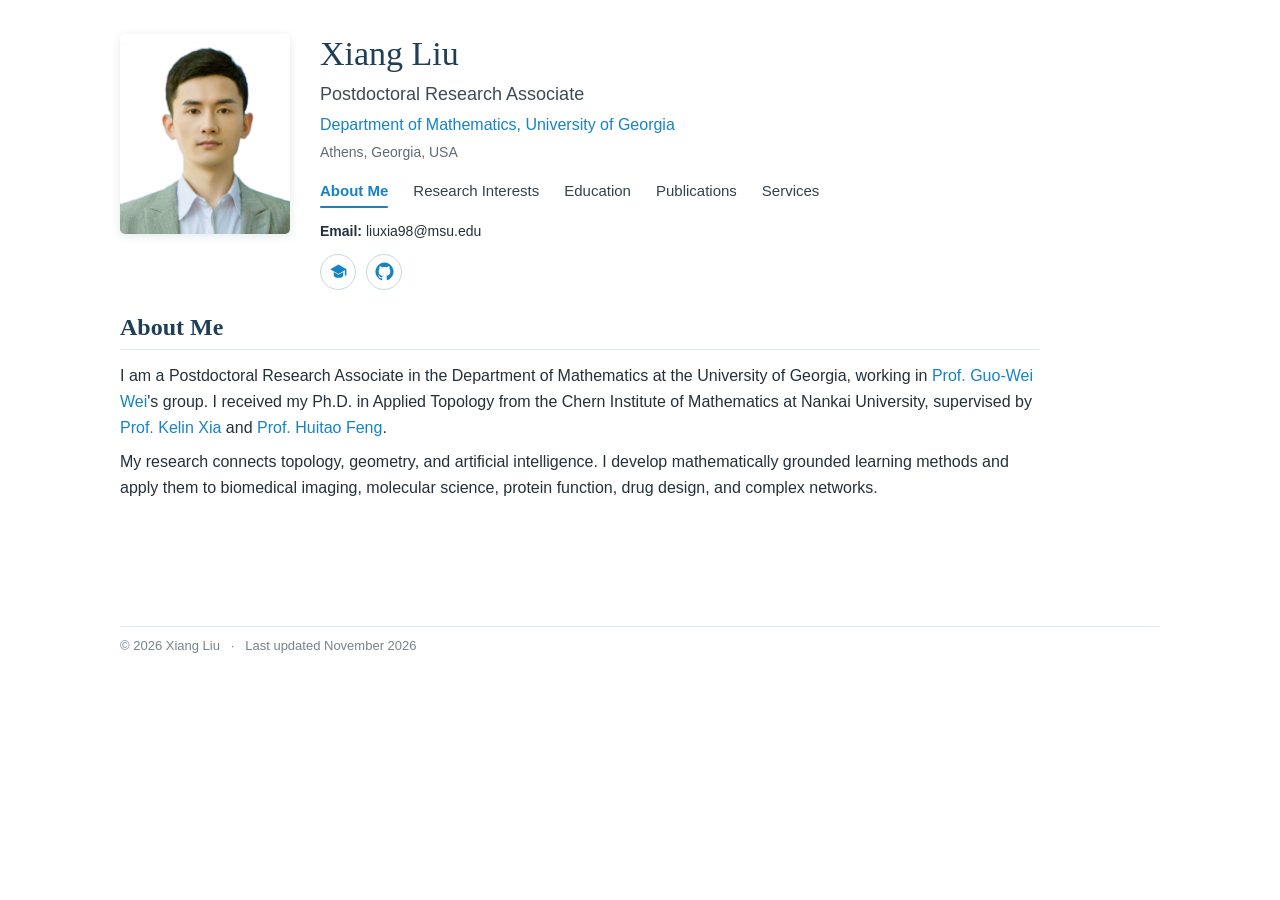
==== commit 31a97b12: "Update UGA affiliation in index.html" ====
--- a/site/index.html
+++ b/site/index.html
@@ -1,14 +1,14 @@
 <!doctype html>
 <html lang="en"><head><meta charset="utf-8"><meta name="viewport" content="width=device-width,initial-scale=1">
-<title>About Me | Xiang Liu</title><meta name="description" content="Xiang Liu — Topological Data Analysis, Topological Deep Learning, Mathematical AI, and AI for Science.">
+<title>About Me | Xiang Liu</title><meta name="description" content="Xiang Liu is a Postdoctoral Research Associate in the Department of Mathematics at the University of Georgia, working in topological data analysis, topological deep learning, mathematical AI, and AI for science.">
 <link rel="stylesheet" href="style.css?v=20260721-1"></head>
 <body><main class="page"><section class="profile" id="home">
   <img class="portrait" src="avatar.jpg" alt="Xiang Liu">
   <div class="identity">
     <h1>Xiang Liu</h1>
-    <p class="role">Postdoctoral Scholar</p>
-    <p><a href="https://math.msu.edu/">Department of Mathematics, Michigan State University</a></p>
-    <p class="location">East Lansing, Michigan, USA</p>
+    <p class="role">Postdoctoral Research Associate</p>
+    <p><a href="https://www.math.uga.edu/">Department of Mathematics, University of Georgia</a></p>
+    <p class="location">Athens, Georgia, USA</p>
     <nav aria-label="Primary navigation">
 <a href="index.html" data-page="about" class="active" aria-current="page">About Me</a>
 <a href="research.html" data-page="research">Research Interests</a>
@@ -24,8 +24,8 @@
   </div>
 </section>
 <div class="page-content"><section id="about"><h2>About Me</h2>
-<p>I am a postdoctoral scholar in the Department of Mathematics at Michigan State University, working in <a href="https://users.math.msu.edu/users/weig/">Prof. Guo-Wei Wei</a>'s group. I received my Ph.D. in Applied Topology from the Chern Institute of Mathematics at Nankai University, supervised by <a href="https://personal.ntu.edu.sg/XIAKELIN/index.html">Prof. Kelin Xia</a> and <a href="https://msrc.cqut.edu.cn/info/1018/1015.htm">Prof. Huitao Feng</a>.</p>
+<p>I am a Postdoctoral Research Associate in the Department of Mathematics at the University of Georgia, working in <a href="https://guowei-uga.github.io/">Prof. Guo-Wei Wei</a>'s group. I received my Ph.D. in Applied Topology from the Chern Institute of Mathematics at Nankai University, supervised by <a href="https://personal.ntu.edu.sg/XIAKELIN/index.html">Prof. Kelin Xia</a> and <a href="https://msrc.cqut.edu.cn/info/1018/1015.htm">Prof. Huitao Feng</a>.</p>
 <p>My research connects topology, geometry, and artificial intelligence. I develop mathematically grounded learning methods and apply them to biomedical imaging, molecular science, protein function, drug design, and complex networks.</p>
 </section></div>
-<footer><hr><p>© 2026 Xiang Liu &nbsp; · &nbsp; Last updated July 2026</p></footer>
+<footer><hr><p>© 2026 Xiang Liu &nbsp; · &nbsp; Last updated November 2026</p></footer>
 </main></body></html>
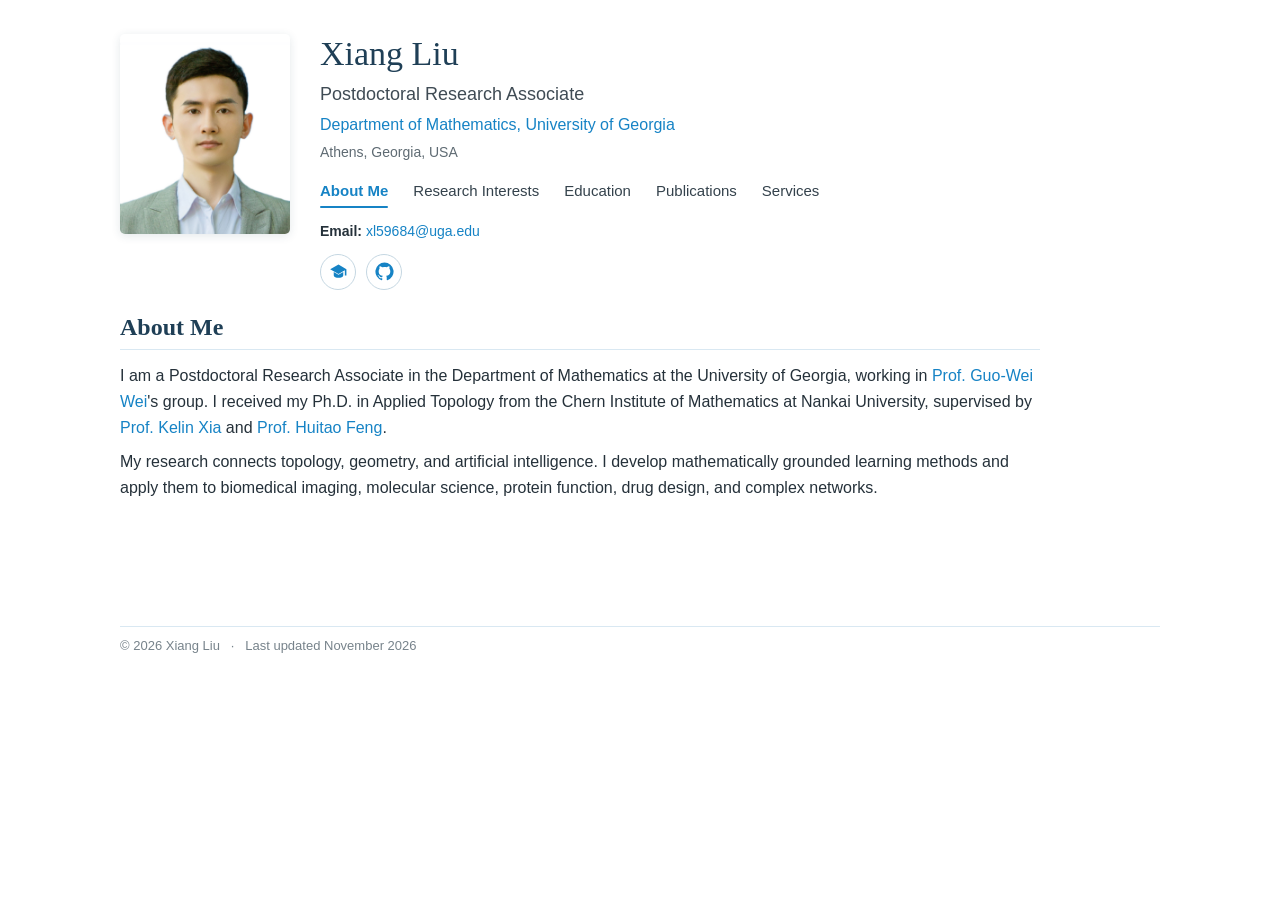
==== commit c6085c66: "Update email address in index.html" ====
--- a/site/index.html
+++ b/site/index.html
@@ -16,7 +16,7 @@
 <a href="publications.html" data-page="publications">Publications</a>
 <a href="services.html" data-page="services">Services</a>
 </nav>
-    <p class="contact"><b>Email:</b> liuxia98@msu.edu</p>
+    <p class="contact"><b>Email:</b> <a href="mailto:xl59684@uga.edu">xl59684@uga.edu</a></p>
     <div class="profile-icons" aria-label="Academic profiles">
 <a href="https://scholar.google.com/citations?user=dQ2GJ_IAAAAJ&hl=en" aria-label="Google Scholar" title="Google Scholar"><svg viewBox="0 0 24 24" aria-hidden="true"><path d="M12 3 1.5 9 12 15l8-4.57V17h2V9L12 3Zm-6 9.75V17c0 1.7 3 3 6 3s6-1.3 6-3v-4.25L12 16.2 6 12.75Z"/></svg></a>
 <a href="https://github.com/LiuXiangMath" aria-label="GitHub" title="GitHub"><svg viewBox="0 0 24 24" aria-hidden="true"><path d="M12 .7A11.5 11.5 0 0 0 8.36 23.1c.58.1.79-.25.79-.56v-2.03c-3.22.7-3.9-1.37-3.9-1.37-.52-1.34-1.28-1.7-1.28-1.7-1.05-.72.08-.71.08-.71 1.16.08 1.77 1.19 1.77 1.19 1.03 1.77 2.7 1.26 3.36.96.1-.75.4-1.26.73-1.55-2.57-.29-5.27-1.29-5.27-5.73 0-1.27.45-2.3 1.19-3.11-.12-.29-.52-1.47.11-3.07 0 0 .97-.31 3.16 1.19A10.96 10.96 0 0 1 12 6.22c.98 0 1.95.13 2.86.39 2.2-1.5 3.16-1.19 3.16-1.19.63 1.6.23 2.78.11 3.07.74.81 1.19 1.84 1.19 3.11 0 4.45-2.71 5.43-5.29 5.72.42.36.79 1.07.79 2.16v3.06c0 .31.21.67.8.56A11.5 11.5 0 0 0 12 .7Z"/></svg></a>
